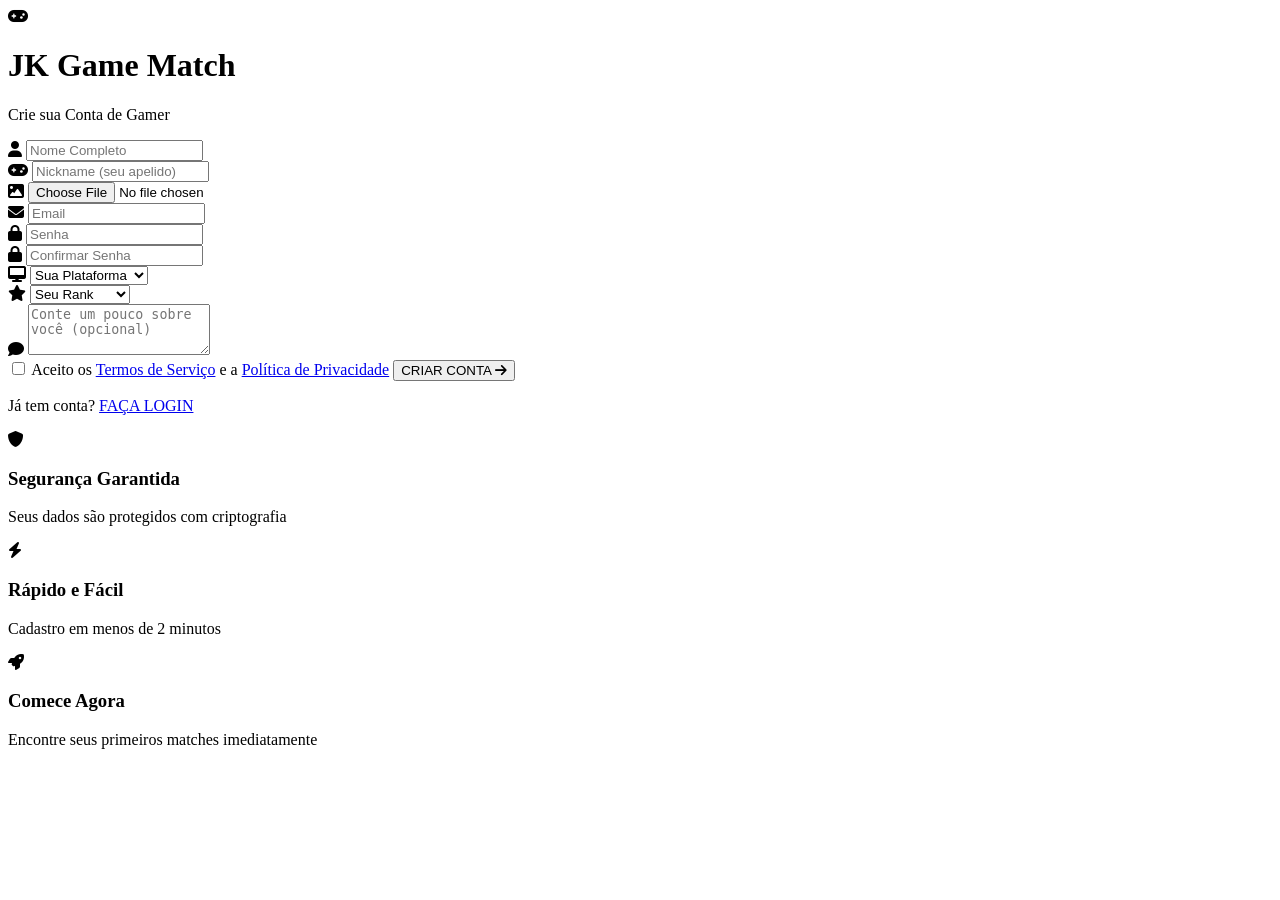
==== cadastro.html @ 79d3e109 "Add files via upload" ====
<!DOCTYPE html>
<html lang="pt-BR">
<head>
    <meta charset="UTF-8">
    <meta name="viewport" content="width=device-width, initial-scale=1.0">
    <title>JK Game Match - Cadastro</title>
    <link rel="stylesheet" href="css/style.css">
    <link rel="stylesheet" href="https://cdnjs.cloudflare.com/ajax/libs/font-awesome/6.4.0/css/all.min.css">
</head>
<body>
    <div class="background-animation"></div>

    <div class="login-container">
        <div class="login-box signup-box">
            <div class="logo-section">
                <div class="logo">
                    <i class="fas fa-gamepad"></i>
                    <h1>JK Game Match</h1>
                </div>
                <p class="tagline">Crie sua Conta de Gamer</p>
            </div>

            <div id="statusMessage" class="status-message" role="alert"></div>

            <form id="cadastroForm" class="form-group" id="cadastroFormStatic" enctype="multipart/form-data">
                <div class="form-row">
                    <div class="input-group">
                        <i class="fas fa-user"></i>
                        <input type="text" id="nome" name="nome" placeholder="Nome Completo" required>
                    </div>
                    <div class="input-group">
                        <i class="fas fa-gamepad"></i>
                        <input type="text" id="nickname" name="nickname" placeholder="Nickname (seu apelido)" required>
                    </div>
                </div>
                <div class="input-group">
                    <i class="fas fa-image"></i>
                    <input type="file" id="fotoPerfil" name="foto_perfil" accept="image/*">
                </div>

                <div class="input-group">
                    <i class="fas fa-envelope"></i>
                    <input type="email" id="email" name="email" placeholder="Email" required>
                </div>

                <div class="form-row">
                    <div class="input-group">
                        <i class="fas fa-lock"></i>
                        <input type="password" id="senha" name="senha" placeholder="Senha" required>
                    </div>
                    <div class="input-group">
                        <i class="fas fa-lock"></i>
                        <input type="password" id="confirmSenha" name="confirmSenha" placeholder="Confirmar Senha" required>
                    </div>
                </div>

                <div class="form-row">
                    <div class="input-group">
                        <i class="fas fa-desktop"></i>
                        <select id="plataforma" name="plataforma" required>
                            <option value="">Sua Plataforma</option>
                            <option value="PC">PC</option>
                            <option value="PlayStation">PlayStation</option>
                            <option value="Xbox">Xbox</option>
                            <option value="Nintendo">Nintendo</option>
                            <option value="Mobile">Mobile</option>
                            <option value="Multi">Multi-plataforma</option>
                        </select>
                    </div>
                    <div class="input-group">
                        <i class="fas fa-star"></i>
                        <select id="rank" name="rank" required>
                            <option value="">Seu Rank</option>
                            <option value="Iniciante">Iniciante</option>
                            <option value="Casual">Casual</option>
                            <option value="Intermediario">Intermediário</option>
                            <option value="Avancado">Avançado</option>
                            <option value="Pro">Profissional</option>
                        </select>
                    </div>
                </div>

                <div class="input-group">
                    <i class="fas fa-comment"></i>
                    <textarea id="bio" name="bio" placeholder="Conte um pouco sobre você (opcional)" rows="3"></textarea>
                </div>

                <label class="checkbox-accept">
                    <input type="checkbox" id="termos" name="termos" required>
                    <span>Aceito os <a href="#" class="link-neon">Termos de Serviço</a> e a <a href="#" class="link-neon">Política de Privacidade</a></span>
                </label>

                <button type="submit" class="btn-neon btn-login">
                    <span>CRIAR CONTA</span>
                    <i class="fas fa-arrow-right"></i>
                </button>
            </form>

            <div class="signup-link">
                <p>Já tem conta? <a href="index.html" class="link-neon">FAÇA LOGIN</a></p>
            </div>
        </div>

        <div class="login-info">
            <div class="info-card">
                <i class="fas fa-shield"></i>
                <h3>Segurança Garantida</h3>
                <p>Seus dados são protegidos com criptografia</p>
            </div>
            <div class="info-card">
                <i class="fas fa-zap"></i>
                <h3>Rápido e Fácil</h3>
                <p>Cadastro em menos de 2 minutos</p>
            </div>
            <div class="info-card">
                <i class="fas fa-rocket"></i>
                <h3>Comece Agora</h3>
                <p>Encontre seus primeiros matches imediatamente</p>
            </div>
        </div>
    </div>

    <script src="js/script.js"></script>
    <script>
        (function () {
            const params = new URLSearchParams(window.location.search);
            const status = params.get('status');
            const message = params.get('message');
            const box = document.getElementById('statusMessage');
            if (box && status && message) {
                box.textContent = decodeURIComponent(message);
                box.className = 'status-message show ' + (status === 'success' ? 'success' : 'error');
            }
        })();
    </script>
</body>
</html>
<script>
document.addEventListener('DOMContentLoaded', () => {
    const form = document.getElementById('cadastroFormStatic');
    if (form) {
        form.addEventListener('submit', (e) => {
            e.preventDefault();
            alert('Cadastro simulado com sucesso! Você será redirecionado para o login.');
            window.location.href = 'index.html';
        });
    }
});
</script>
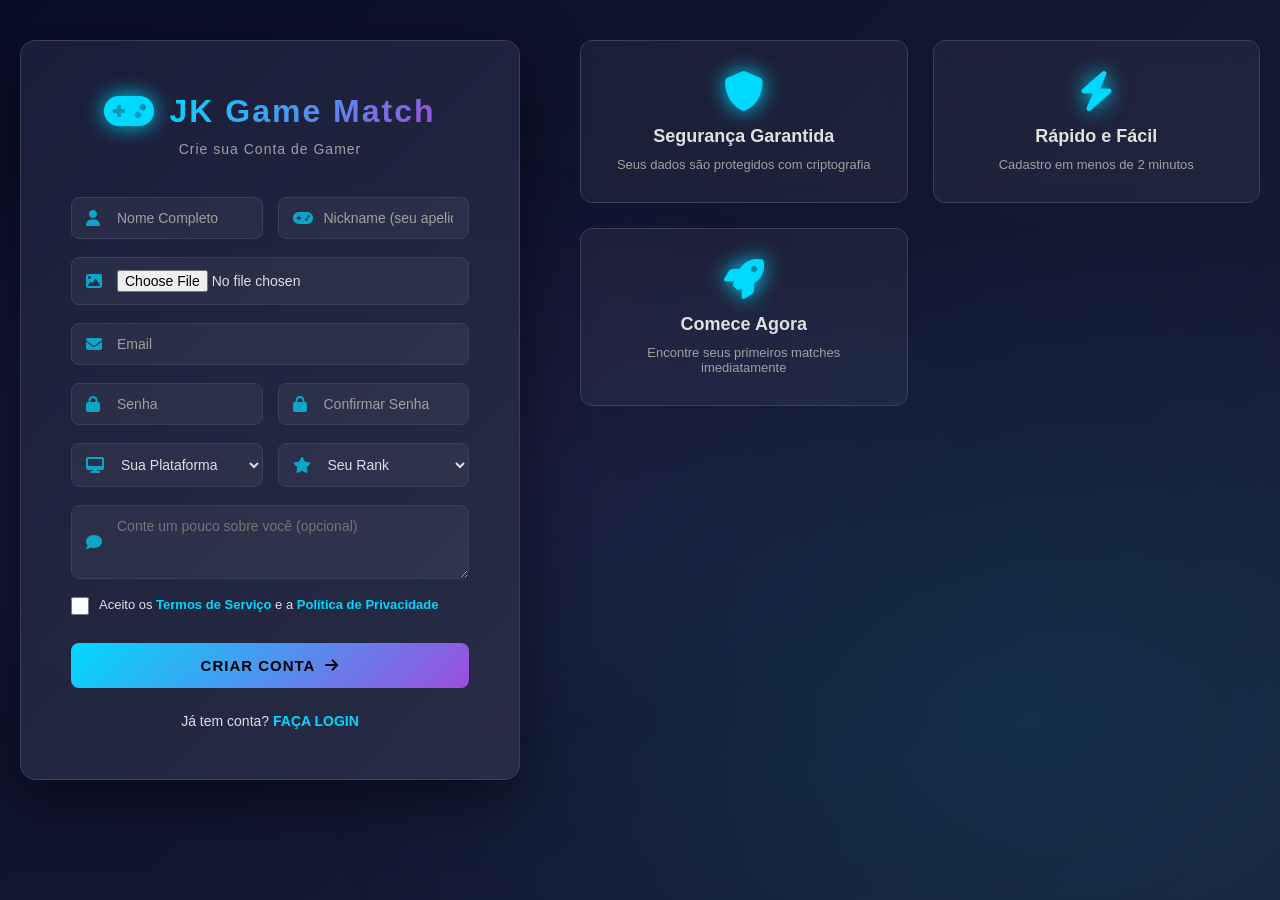
==== commit ef3ebed3: "Add files via upload" ====
--- a/cadastro.html
+++ b/cadastro.html
@@ -4,7 +4,7 @@
     <meta charset="UTF-8">
     <meta name="viewport" content="width=device-width, initial-scale=1.0">
     <title>JK Game Match - Cadastro</title>
-    <link rel="stylesheet" href="css/style.css">
+    <link rel="stylesheet" href="style.css">
     <link rel="stylesheet" href="https://cdnjs.cloudflare.com/ajax/libs/font-awesome/6.4.0/css/all.min.css">
 </head>
 <body>
@@ -120,7 +120,7 @@
         </div>
     </div>
 
-    <script src="js/script.js"></script>
+    <script src="script.js"></script>
     <script>
         (function () {
             const params = new URLSearchParams(window.location.search);
--- a/style.css
+++ b/style.css
@@ -0,0 +1,2436 @@
+/* ============================================
+   JK Game Match - CSS Moderno e Gamer
+   ============================================ */
+
+* {
+    margin: 0;
+    padding: 0;
+    box-sizing: border-box;
+}
+
+/* Variáveis de cores */
+:root {
+    --primary: #0a0e27;
+    --secondary: #1a1f3a;
+    --tertiary: #2a2d47;
+    --accent-purple: #9d4edd;
+    --accent-blue: #00d9ff;
+    --accent-pink: #ff006e;
+    --text-light: #e0e0e0;
+    --text-muted: #a0a0a0;
+    --border: #3a3f5a;
+    --success: #00ff88;
+    --warning: #ffaa00;
+    --danger: #ff0055;
+    --shadow: rgba(0, 0, 0, 0.5);
+}
+
+/* Base */
+html, body {
+    width: 100%;
+    height: 100%;
+}
+
+body {
+    font-family: 'Segoe UI', 'Roboto', sans-serif;
+    background: linear-gradient(135deg, #0a0e27 0%, #1a1f3a 100%);
+    color: var(--text-light);
+    overflow-x: hidden;
+}
+
+/* Background Animation */
+.background-animation {
+    position: fixed;
+    top: 0;
+    left: 0;
+    width: 100%;
+    height: 100%;
+    background: 
+        radial-gradient(ellipse at 20% 50%, rgba(157, 78, 221, 0.1) 0%, transparent 50%),
+        radial-gradient(ellipse at 80% 80%, rgba(0, 217, 255, 0.1) 0%, transparent 50%);
+    pointer-events: none;
+    z-index: -1;
+    animation: gradientShift 15s ease infinite;
+}
+
+@keyframes gradientShift {
+    0%, 100% {
+        opacity: 1;
+    }
+    50% {
+        opacity: 0.8;
+    }
+}
+
+/* ============================================
+   LOGIN & CADASTRO
+   ============================================ */
+
+.login-container {
+    display: flex;
+    align-items: flex-start;
+    justify-content: space-between;
+    min-height: 100vh;
+    padding: 40px 20px;
+    gap: 60px;
+    flex-wrap: wrap;
+}
+
+.login-box,
+.login-info,
+.login-games-section {
+    flex: 1 1 320px;
+    min-width: 280px;
+}
+
+.login-box {
+    background: linear-gradient(135deg, rgba(26, 31, 58, 0.95) 0%, rgba(42, 45, 71, 0.95) 100%);
+    border: 1px solid var(--border);
+    border-radius: 15px;
+    padding: 50px;
+    width: 100%;
+    max-width: 450px;
+    box-shadow: 0 20px 60px var(--shadow);
+    backdrop-filter: blur(10px);
+    animation: slideInLeft 0.6s ease;
+}
+
+.login-games-section {
+    width: 100%;
+    max-width: 760px;
+    margin-top: 30px;
+}
+
+.login-games-section .section-header {
+    display: flex;
+    flex-direction: column;
+    gap: 6px;
+    margin-bottom: 20px;
+}
+
+.login-games-section .games-grid {
+    grid-template-columns: repeat(auto-fit, minmax(220px, 1fr));
+    gap: 18px;
+}
+
+@keyframes slideInLeft {
+    from {
+        opacity: 0;
+        transform: translateX(-50px);
+    }
+    to {
+        opacity: 1;
+        transform: translateX(0);
+    }
+}
+
+.signup-box {
+    max-width: 500px;
+}
+
+.logo-section {
+    text-align: center;
+    margin-bottom: 40px;
+}
+
+.logo {
+    display: flex;
+    align-items: center;
+    justify-content: center;
+    gap: 15px;
+    margin-bottom: 10px;
+}
+
+.logo i {
+    font-size: 40px;
+    color: var(--accent-blue);
+    text-shadow: 0 0 20px var(--accent-blue);
+}
+
+.logo h1 {
+    font-size: 32px;
+    background: linear-gradient(135deg, var(--accent-blue), var(--accent-purple));
+    -webkit-background-clip: text;
+    -webkit-text-fill-color: transparent;
+    background-clip: text;
+    font-weight: 800;
+    letter-spacing: 2px;
+}
+
+.tagline {
+    color: var(--text-muted);
+    font-size: 14px;
+    letter-spacing: 1px;
+}
+
+/* Form Group */
+.form-group {
+    display: flex;
+    flex-direction: column;
+    gap: 18px;
+    margin-bottom: 25px;
+}
+
+.form-row {
+    display: grid;
+    grid-template-columns: 1fr 1fr;
+    gap: 15px;
+}
+
+.input-group {
+    position: relative;
+    display: flex;
+    align-items: center;
+}
+
+.input-group i {
+    position: absolute;
+    left: 15px;
+    color: var(--accent-blue);
+    font-size: 16px;
+    opacity: 0.7;
+}
+
+.input-group input,
+.input-group select,
+.input-group textarea {
+    width: 100%;
+    background: rgba(255, 255, 255, 0.05);
+    border: 1px solid var(--border);
+    border-radius: 8px;
+    padding: 12px 15px 12px 45px;
+    color: var(--text-light);
+    font-size: 14px;
+    transition: all 0.3s ease;
+    font-family: inherit;
+}
+
+.input-group input:focus,
+.input-group select:focus,
+.input-group textarea:focus {
+    outline: none;
+    border-color: var(--accent-blue);
+    background: rgba(0, 217, 255, 0.1);
+    box-shadow: 0 0 15px rgba(0, 217, 255, 0.3);
+}
+
+.input-group input::placeholder {
+    color: var(--text-muted);
+}
+
+.input-group select option {
+    background: var(--secondary);
+    color: var(--text-light);
+}
+
+.input-group textarea {
+    resize: vertical;
+    padding-left: 45px;
+}
+
+/* Buttons */
+.btn-neon {
+    display: flex;
+    align-items: center;
+    justify-content: center;
+    gap: 10px;
+    width: 100%;
+    padding: 14px 20px;
+    background: linear-gradient(135deg, var(--accent-blue), var(--accent-purple));
+    color: #000;
+    border: none;
+    border-radius: 8px;
+    font-weight: 700;
+    font-size: 15px;
+    letter-spacing: 1px;
+    cursor: pointer;
+    transition: all 0.3s ease;
+    position: relative;
+    overflow: hidden;
+    text-transform: uppercase;
+}
+
+.btn-neon::before {
+    content: '';
+    position: absolute;
+    top: 0;
+    left: -100%;
+    width: 100%;
+    height: 100%;
+    background: linear-gradient(90deg, transparent, rgba(255, 255, 255, 0.2), transparent);
+    transition: left 0.5s ease;
+}
+
+.btn-neon:hover {
+    transform: translateY(-2px);
+    box-shadow: 0 10px 30px rgba(0, 217, 255, 0.4), 0 0 20px rgba(157, 78, 221, 0.3);
+}
+
+.btn-neon:hover::before {
+    left: 100%;
+}
+
+.btn-login {
+    margin-top: 10px;
+}
+
+/* Remember & Forgot */
+.remember-forgot {
+    display: flex;
+    justify-content: space-between;
+    align-items: center;
+    font-size: 13px;
+    margin-top: 15px;
+}
+
+.checkbox {
+    display: flex;
+    align-items: center;
+    gap: 8px;
+    cursor: pointer;
+    user-select: none;
+}
+
+.checkbox input {
+    width: auto !important;
+    padding: 0 !important;
+    left: auto !important;
+    cursor: pointer;
+}
+
+.forgot-link {
+    color: var(--accent-blue);
+    text-decoration: none;
+    transition: all 0.3s ease;
+}
+
+.forgot-link:hover {
+    text-decoration: underline;
+    text-shadow: 0 0 10px var(--accent-blue);
+}
+
+/* Divider */
+.divider {
+    display: flex;
+    align-items: center;
+    margin: 30px 0;
+    gap: 15px;
+}
+
+.divider::before,
+.divider::after {
+    content: '';
+    flex: 1;
+    height: 1px;
+    background: var(--border);
+}
+
+.divider span {
+    color: var(--text-muted);
+    font-size: 13px;
+    font-weight: 600;
+}
+
+/* Social Login */
+.social-login {
+    display: flex;
+    gap: 15px;
+    margin-bottom: 25px;
+}
+
+.btn-social {
+    flex: 1;
+    padding: 12px;
+    background: rgba(255, 255, 255, 0.05);
+    border: 1px solid var(--border);
+    border-radius: 8px;
+    color: var(--text-light);
+    font-size: 18px;
+    cursor: pointer;
+    transition: all 0.3s ease;
+}
+
+.btn-social:hover {
+    border-color: var(--accent-blue);
+    transform: translateY(-2px);
+    box-shadow: 0 5px 15px rgba(0, 217, 255, 0.2);
+}
+
+.btn-social.google:hover {
+    color: #4285f4;
+}
+
+.btn-social.discord:hover {
+    color: #5865f2;
+}
+
+.btn-social.twitch:hover {
+    color: #9146ff;
+}
+
+/* Signup Link */
+.signup-link {
+    text-align: center;
+    margin-top: 20px;
+    font-size: 14px;
+}
+
+.link-neon {
+    color: var(--accent-blue);
+    text-decoration: none;
+    font-weight: 700;
+    transition: all 0.3s ease;
+}
+
+.link-neon:hover {
+    color: var(--accent-purple);
+    text-shadow: 0 0 10px var(--accent-blue);
+}
+
+/* Checkbox Accept */
+.checkbox-accept {
+    display: flex;
+    gap: 10px;
+    font-size: 13px;
+    cursor: pointer;
+}
+
+.checkbox-accept input {
+    width: 18px !important;
+    height: 18px !important;
+    padding: 0 !important;
+    left: auto !important;
+    flex-shrink: 0;
+}
+
+.checkbox-accept a {
+    color: var(--accent-blue);
+    text-decoration: none;
+}
+
+.checkbox-accept a:hover {
+    text-decoration: underline;
+}
+
+/* Status Message */
+.status-message {
+    margin-top: 20px;
+    padding: 12px 15px;
+    border-radius: 8px;
+    font-size: 13px;
+    text-align: center;
+    display: none;
+}
+
+.status-message.show {
+    display: block;
+}
+
+.status-message.success {
+    background: rgba(0, 255, 136, 0.1);
+    border: 1px solid var(--success);
+    color: var(--success);
+}
+
+.status-message.error {
+    background: rgba(255, 0, 85, 0.1);
+    border: 1px solid var(--danger);
+    color: var(--danger);
+}
+
+/* Login Info Cards */
+.login-info {
+    display: grid;
+    grid-template-columns: repeat(auto-fit, minmax(220px, 1fr));
+    gap: 25px;
+}
+
+.info-card {
+    background: rgba(255, 255, 255, 0.05);
+    border: 1px solid var(--border);
+    border-radius: 12px;
+    padding: 30px 25px;
+    text-align: center;
+    backdrop-filter: blur(10px);
+    transition: all 0.3s ease;
+    animation: slideInRight 0.6s ease backwards;
+}
+
+.info-card:nth-child(1) { animation-delay: 0.1s; }
+.info-card:nth-child(2) { animation-delay: 0.2s; }
+.info-card:nth-child(3) { animation-delay: 0.3s; }
+
+@keyframes slideInRight {
+    from {
+        opacity: 0;
+        transform: translateX(50px);
+    }
+    to {
+        opacity: 1;
+        transform: translateX(0);
+    }
+}
+
+.info-card:hover {
+    border-color: var(--accent-blue);
+    transform: translateY(-10px);
+    box-shadow: 0 15px 40px rgba(0, 217, 255, 0.2);
+}
+
+.info-card i {
+    font-size: 40px;
+    color: var(--accent-blue);
+    margin-bottom: 15px;
+    text-shadow: 0 0 20px var(--accent-blue);
+}
+
+.info-card h3 {
+    font-size: 18px;
+    margin-bottom: 10px;
+    color: var(--text-light);
+}
+
+.info-card p {
+    font-size: 13px;
+    color: var(--text-muted);
+}
+
+/* ============================================
+   LAYOUT PRINCIPAL
+   ============================================ */
+
+.container-main {
+    display: flex;
+    height: 100vh;
+    background: var(--primary);
+}
+
+.sidebar {
+    width: 280px;
+    background: linear-gradient(180deg, rgba(26, 31, 58, 0.98) 0%, rgba(10, 14, 39, 0.98) 100%);
+    border-right: 1px solid var(--border);
+    display: flex;
+    flex-direction: column;
+    padding: 20px;
+    overflow-y: auto;
+    scrollbar-width: thin;
+    scrollbar-color: var(--accent-blue) transparent;
+}
+
+.sidebar::-webkit-scrollbar {
+    width: 6px;
+}
+
+.sidebar::-webkit-scrollbar-track {
+    background: transparent;
+}
+
+.sidebar::-webkit-scrollbar-thumb {
+    background: var(--accent-blue);
+    border-radius: 3px;
+}
+
+.sidebar-header {
+    display: flex;
+    justify-content: space-between;
+    align-items: center;
+    margin-bottom: 30px;
+}
+
+.logo-small {
+    display: flex;
+    align-items: center;
+    gap: 10px;
+    font-weight: 800;
+    font-size: 18px;
+}
+
+.logo-small i {
+    color: var(--accent-blue);
+    text-shadow: 0 0 15px var(--accent-blue);
+}
+
+.btn-sidebar-toggle {
+    display: none;
+    background: none;
+    border: none;
+    color: var(--accent-blue);
+    cursor: pointer;
+    font-size: 20px;
+}
+
+.sidebar-nav {
+    flex: 1;
+    display: flex;
+    flex-direction: column;
+    gap: 10px;
+}
+
+.nav-item {
+    display: flex;
+    align-items: center;
+    gap: 15px;
+    padding: 12px 15px;
+    border-radius: 8px;
+    color: var(--text-muted);
+    text-decoration: none;
+    transition: all 0.3s ease;
+    position: relative;
+    overflow: hidden;
+    font-size: 14px;
+    font-weight: 500;
+}
+
+.nav-item::before {
+    content: '';
+    position: absolute;
+    left: 0;
+    top: 0;
+    height: 100%;
+    width: 3px;
+    background: var(--accent-blue);
+    transform: scaleY(0);
+    transform-origin: bottom;
+    transition: transform 0.3s ease;
+}
+
+.nav-item:hover {
+    color: var(--accent-blue);
+    background: rgba(0, 217, 255, 0.1);
+}
+
+.nav-item:hover::before {
+    transform: scaleY(1);
+}
+
+.nav-item.active {
+    color: var(--accent-blue);
+    background: rgba(0, 217, 255, 0.15);
+}
+
+.nav-item.active::before {
+    transform: scaleY(1);
+}
+
+.nav-item i {
+    width: 20px;
+    text-align: center;
+}
+
+.nav-item .badge {
+    margin-left: auto;
+    background: var(--danger);
+    color: white;
+    border-radius: 50%;
+    width: 24px;
+    height: 24px;
+    display: flex;
+    align-items: center;
+    justify-content: center;
+    font-size: 12px;
+    font-weight: 700;
+}
+
+.sidebar-footer {
+    display: flex;
+    flex-direction: column;
+    gap: 10px;
+    padding-top: 20px;
+    border-top: 1px solid var(--border);
+}
+
+.nav-item.logout {
+    color: var(--danger);
+}
+
+.nav-item.logout:hover {
+    background: rgba(255, 0, 85, 0.1);
+}
+
+/* Main Content */
+.main-content {
+    flex: 1;
+    display: flex;
+    flex-direction: column;
+    overflow: hidden;
+}
+
+.navbar {
+    display: flex;
+    justify-content: space-between;
+    align-items: center;
+    padding: 20px 30px;
+    background: rgba(26, 31, 58, 0.8);
+    border-bottom: 1px solid var(--border);
+    backdrop-filter: blur(10px);
+    gap: 30px;
+}
+
+.navbar-left {
+    flex: 0 0 auto;
+}
+
+.page-title {
+    font-size: 24px;
+    font-weight: 700;
+}
+
+.navbar-right {
+    display: flex;
+    align-items: center;
+    gap: 30px;
+}
+
+.search-box {
+    position: relative;
+    width: 250px;
+    display: flex;
+    align-items: center;
+}
+
+.search-box i {
+    position: absolute;
+    left: 15px;
+    color: var(--text-muted);
+}
+
+.search-box input {
+    width: 100%;
+    background: rgba(255, 255, 255, 0.05) !important;
+    border: 1px solid var(--border) !important;
+    padding: 10px 15px 10px 40px !important;
+    border-radius: 8px !important;
+    font-size: 13px !important;
+}
+
+.navbar-icons {
+    display: flex;
+    align-items: center;
+    gap: 20px;
+}
+
+.icon-btn {
+    position: relative;
+    background: none;
+    border: none;
+    color: var(--text-muted);
+    cursor: pointer;
+    font-size: 20px;
+    transition: all 0.3s ease;
+}
+
+.icon-btn:hover {
+    color: var(--accent-blue);
+    transform: scale(1.1);
+}
+
+.notification-dot {
+    position: absolute;
+    top: -5px;
+    right: -5px;
+    width: 8px;
+    height: 8px;
+    background: var(--danger);
+    border-radius: 50%;
+    display: none;
+    animation: pulse 2s infinite;
+}
+
+.notification-dot.active {
+    display: block;
+}
+
+@keyframes pulse {
+    0%, 100% {
+        box-shadow: 0 0 0 0 rgba(255, 0, 85, 0.7);
+    }
+    50% {
+        box-shadow: 0 0 0 6px rgba(255, 0, 85, 0.3);
+    }
+}
+
+.user-profile-mini {
+    display: flex;
+    align-items: center;
+    gap: 12px;
+    padding: 8px 12px;
+    background: rgba(255, 255, 255, 0.05);
+    border-radius: 20px;
+    border: 1px solid var(--border);
+    cursor: pointer;
+    transition: all 0.3s ease;
+}
+
+.user-profile-mini:hover {
+    border-color: var(--accent-blue);
+    background: rgba(0, 217, 255, 0.1);
+}
+
+.user-profile-mini img {
+    width: 32px;
+    height: 32px;
+    border-radius: 50%;
+    border: 2px solid var(--accent-blue);
+}
+
+.user-profile-mini .user-info-mini {
+    display: flex;
+    flex-direction: column;
+    min-width: 0;
+}
+
+.user-profile-mini .user-info-mini span {
+    font-size: 13px;
+    font-weight: 700;
+    color: var(--text-light);
+    max-width: 120px;
+    overflow: hidden;
+    text-overflow: ellipsis;
+    white-space: nowrap;
+}
+
+.user-profile-mini .user-info-mini small {
+    font-size: 11px;
+    color: var(--text-muted);
+    display: block;
+    max-width: 120px;
+    overflow: hidden;
+    text-overflow: ellipsis;
+    white-space: nowrap;
+}
+    overflow: hidden;
+    text-overflow: ellipsis;
+}
+
+/* Dashboard Content */
+.dashboard-content {
+    flex: 1;
+    padding: 30px;
+    overflow-y: auto;
+    scrollbar-width: thin;
+    scrollbar-color: var(--accent-blue) transparent;
+}
+
+.dashboard-content::-webkit-scrollbar {
+    width: 8px;
+}
+
+.dashboard-content::-webkit-scrollbar-track {
+    background: transparent;
+}
+
+.dashboard-content::-webkit-scrollbar-thumb {
+    background: var(--accent-blue);
+    border-radius: 4px;
+}
+
+/* Welcome Section */
+.welcome-section {
+    margin-bottom: 40px;
+}
+
+.welcome-card {
+    background: linear-gradient(135deg, rgba(157, 78, 221, 0.15) 0%, rgba(0, 217, 255, 0.15) 100%);
+    border: 1px solid var(--border);
+    border-radius: 12px;
+    padding: 40px;
+    display: flex;
+    justify-content: space-between;
+    align-items: center;
+    gap: 40px;
+}
+
+.welcome-text h1 {
+    font-size: 32px;
+    margin-bottom: 10px;
+    background: linear-gradient(135deg, var(--accent-blue), var(--accent-purple));
+    -webkit-background-clip: text;
+    -webkit-text-fill-color: transparent;
+    background-clip: text;
+}
+
+.welcome-text p {
+    color: var(--text-muted);
+    font-size: 15px;
+}
+
+.welcome-stats {
+    display: grid;
+    grid-template-columns: repeat(3, 1fr);
+    gap: 20px;
+}
+
+.stat-card {
+    display: flex;
+    align-items: center;
+    gap: 15px;
+    background: rgba(255, 255, 255, 0.05);
+    padding: 20px;
+    border-radius: 10px;
+    border: 1px solid var(--border);
+}
+
+.stat-card i {
+    font-size: 24px;
+    color: var(--accent-blue);
+    text-shadow: 0 0 15px var(--accent-blue);
+}
+
+.stat-info {
+    display: flex;
+    flex-direction: column;
+}
+
+.stat-label {
+    font-size: 12px;
+    color: var(--text-muted);
+    margin-bottom: 5px;
+}
+
+.stat-number {
+    font-size: 22px;
+    font-weight: 700;
+    color: var(--accent-blue);
+}
+
+/* Sections */
+.section {
+    margin-bottom: 50px;
+}
+
+.section-header {
+    display: flex;
+    justify-content: space-between;
+    align-items: center;
+    margin-bottom: 25px;
+}
+
+.section-header h2 {
+    font-size: 22px;
+    font-weight: 700;
+}
+
+.see-all {
+    color: var(--accent-blue);
+    text-decoration: none;
+    font-size: 13px;
+    font-weight: 600;
+    transition: all 0.3s ease;
+}
+
+.see-all:hover {
+    text-shadow: 0 0 10px var(--accent-blue);
+}
+
+/* Grids */
+.games-grid,
+.players-grid,
+.matches-grid {
+    display: grid;
+    grid-template-columns: repeat(auto-fill, minmax(200px, 1fr));
+    gap: 20px;
+}
+
+.players-grid.large {
+    grid-template-columns: repeat(auto-fill, minmax(250px, 1fr));
+}
+
+/* Game Card */
+.game-card,
+.player-card,
+.match-card {
+    background: rgba(255, 255, 255, 0.05);
+    border: 1px solid var(--border);
+    border-radius: 10px;
+    overflow: hidden;
+    transition: all 0.3s ease;
+    cursor: pointer;
+    display: flex;
+    flex-direction: column;
+}
+
+.game-card:hover,
+.player-card:hover,
+.match-card:hover {
+    border-color: var(--accent-blue);
+    transform: translateY(-10px);
+    box-shadow: 0 20px 40px rgba(0, 217, 255, 0.3);
+}
+
+/* Game Card Image */
+.card-image {
+    width: 100%;
+    height: 160px;
+    background: linear-gradient(135deg, var(--secondary), var(--tertiary));
+    background-size: cover;
+    background-position: center;
+    display: flex;
+    align-items: center;
+    justify-content: center;
+    font-size: 40px;
+    position: relative;
+    overflow: hidden;
+}
+
+.card-image::after {
+    content: '';
+    position: absolute;
+    top: 0;
+    left: -100%;
+    width: 100%;
+    height: 100%;
+    background: linear-gradient(90deg, transparent, rgba(0, 217, 255, 0.2), transparent);
+    transition: left 0.5s ease;
+}
+
+.game-card:hover .card-image::after {
+    left: 100%;
+}
+
+.game-card:hover,
+.player-card:hover,
+.match-card:hover {
+    border-color: var(--accent-blue);
+    transform: translateY(-10px);
+    box-shadow: 0 20px 40px rgba(0, 217, 255, 0.3);
+}
+
+/* Card Content */
+.card-content {
+    padding: 15px;
+    flex: 1;
+    display: flex;
+    flex-direction: column;
+}
+
+.card-title {
+    font-size: 16px;
+    font-weight: 700;
+    margin-bottom: 8px;
+    color: var(--text-light);
+}
+
+.card-subtitle {
+    font-size: 12px;
+    color: var(--text-muted);
+    margin-bottom: 10px;
+}
+
+.card-description {
+    font-size: 12px;
+    color: var(--text-muted);
+    flex: 1;
+    margin-bottom: 10px;
+    line-height: 1.4;
+}
+
+.card-meta {
+    display: flex;
+    gap: 10px;
+    flex-wrap: wrap;
+    margin-bottom: 12px;
+}
+
+.meta-tag {
+    background: rgba(0, 217, 255, 0.15);
+    border: 1px solid rgba(0, 217, 255, 0.3);
+    color: var(--accent-blue);
+    padding: 4px 10px;
+    border-radius: 6px;
+    font-size: 11px;
+    font-weight: 600;
+}
+
+.card-actions {
+    display: flex;
+    gap: 10px;
+}
+
+.btn-card {
+    flex: 1;
+    padding: 8px 12px;
+    background: rgba(0, 217, 255, 0.1);
+    border: 1px solid var(--accent-blue);
+    color: var(--accent-blue);
+    border-radius: 6px;
+    cursor: pointer;
+    font-size: 12px;
+    font-weight: 600;
+    transition: all 0.3s ease;
+}
+
+.btn-card:hover {
+    background: var(--accent-blue);
+    color: #000;
+}
+
+.btn-icon {
+    width: 36px;
+    height: 36px;
+    padding: 0;
+    background: rgba(0, 217, 255, 0.1);
+    border: 1px solid var(--accent-blue);
+    color: var(--accent-blue);
+    display: flex;
+    align-items: center;
+    justify-content: center;
+    border-radius: 6px;
+    cursor: pointer;
+    transition: all 0.3s ease;
+}
+
+.btn-icon:hover {
+    background: var(--accent-blue);
+    color: #000;
+}
+
+/* Player Card */
+.player-card {
+    text-align: center;
+}
+
+.player-avatar {
+    width: 100%;
+    height: 180px;
+    background: linear-gradient(135deg, var(--secondary), var(--tertiary));
+    display: flex;
+    align-items: center;
+    justify-content: center;
+    font-size: 60px;
+}
+
+.player-info {
+    padding: 15px;
+}
+
+.player-name {
+    font-size: 16px;
+    font-weight: 700;
+    margin-bottom: 5px;
+}
+
+.player-status {
+    display: inline-flex;
+    align-items: center;
+    gap: 5px;
+    font-size: 11px;
+    color: var(--success);
+    margin-bottom: 10px;
+}
+
+.player-status::before {
+    content: '';
+    width: 6px;
+    height: 6px;
+    background: var(--success);
+    border-radius: 50%;
+}
+
+.player-details {
+    font-size: 12px;
+    color: var(--text-muted);
+    margin-bottom: 10px;
+}
+
+.player-details p {
+    margin: 3px 0;
+}
+
+.player-actions {
+    display: flex;
+    gap: 10px;
+}
+
+/* Match Card */
+.match-card {
+    padding: 20px;
+}
+
+.match-header {
+    display: flex;
+    align-items: center;
+    gap: 15px;
+    margin-bottom: 15px;
+}
+
+.match-avatar {
+    width: 50px;
+    height: 50px;
+    border-radius: 50%;
+    background: linear-gradient(135deg, var(--accent-blue), var(--accent-purple));
+    display: flex;
+    align-items: center;
+    justify-content: center;
+    font-size: 24px;
+    flex-shrink: 0;
+}
+
+.match-info h4 {
+    font-size: 15px;
+    margin-bottom: 3px;
+}
+
+.match-info p {
+    font-size: 12px;
+    color: var(--text-muted);
+}
+
+.match-status {
+    display: inline-block;
+    padding: 4px 12px;
+    background: rgba(0, 255, 136, 0.1);
+    border: 1px solid var(--success);
+    color: var(--success);
+    border-radius: 6px;
+    font-size: 11px;
+    font-weight: 600;
+    margin: 10px 0;
+}
+
+.match-status.pendente {
+    background: rgba(255, 170, 0, 0.1);
+    border-color: var(--warning);
+    color: var(--warning);
+}
+
+.match-status.recusado {
+    background: rgba(255, 0, 85, 0.1);
+    border-color: var(--danger);
+    color: var(--danger);
+}
+
+/* Filters */
+.filters-section {
+    background: rgba(26, 31, 58, 0.5);
+    border: 1px solid var(--border);
+    border-radius: 10px;
+    padding: 20px;
+    margin-bottom: 30px;
+    display: flex;
+    gap: 20px;
+    flex-wrap: wrap;
+    align-items: center;
+}
+
+.filter-group {
+    display: flex;
+    flex-direction: column;
+    gap: 8px;
+    flex: 1;
+    min-width: 150px;
+}
+
+.filter-group label {
+    font-size: 12px;
+    font-weight: 600;
+    color: var(--text-muted);
+    text-transform: uppercase;
+    letter-spacing: 0.5px;
+}
+
+.filter-group select {
+    background: rgba(255, 255, 255, 0.05) !important;
+    border: 1px solid var(--border) !important;
+    padding: 10px 12px !important;
+    border-radius: 6px !important;
+    font-size: 13px !important;
+    color: var(--text-light) !important;
+}
+
+.btn-filter-clear {
+    padding: 10px 20px;
+    background: rgba(255, 0, 85, 0.15);
+    border: 1px solid var(--danger);
+    color: var(--danger);
+    border-radius: 6px;
+    font-size: 12px;
+    font-weight: 600;
+    cursor: pointer;
+    transition: all 0.3s ease;
+    text-transform: uppercase;
+    letter-spacing: 0.5px;
+}
+
+.btn-filter-clear:hover {
+    background: var(--danger);
+    color: white;
+}
+
+/* Sort Options */
+.sort-options {
+    display: flex;
+    align-items: center;
+    gap: 15px;
+    margin-bottom: 25px;
+    padding-bottom: 20px;
+    border-bottom: 1px solid var(--border);
+}
+
+.sort-options span {
+    font-size: 13px;
+    font-weight: 600;
+    color: var(--text-muted);
+}
+
+.sort-btn {
+    padding: 8px 16px;
+    background: rgba(0, 217, 255, 0.1);
+    border: 1px solid var(--border);
+    color: var(--text-light);
+    border-radius: 6px;
+    font-size: 12px;
+    font-weight: 600;
+    cursor: pointer;
+    transition: all 0.3s ease;
+    text-transform: uppercase;
+}
+
+.sort-btn:hover,
+.sort-btn.active {
+    border-color: var(--accent-blue);
+    background: var(--accent-blue);
+    color: #000;
+}
+
+/* Tabs */
+.matches-tabs,
+.games-tabs,
+.profile-tabs {
+    display: flex;
+    gap: 20px;
+    border-bottom: 1px solid var(--border);
+    margin-bottom: 30px;
+    padding: 0 30px;
+    background: rgba(26, 31, 58, 0.5);
+    position: relative;
+}
+
+.tab-btn {
+    display: flex;
+    align-items: center;
+    gap: 8px;
+    padding: 15px 0;
+    background: none;
+    border: none;
+    color: var(--text-muted);
+    cursor: pointer;
+    font-size: 14px;
+    font-weight: 600;
+    position: relative;
+    transition: all 0.3s ease;
+    text-transform: uppercase;
+    letter-spacing: 0.5px;
+}
+
+.tab-btn::after {
+    content: '';
+    position: absolute;
+    bottom: -1px;
+    left: 0;
+    width: 100%;
+    height: 3px;
+    background: var(--accent-blue);
+    transform: scaleX(0);
+    transform-origin: left;
+    transition: transform 0.3s ease;
+}
+
+.tab-btn:hover {
+    color: var(--accent-blue);
+}
+
+.tab-btn.active {
+    color: var(--accent-blue);
+}
+
+.tab-btn.active::after {
+    transform: scaleX(1);
+}
+
+.tab-btn .count {
+    background: var(--danger);
+    color: white;
+    border-radius: 50%;
+    width: 22px;
+    height: 22px;
+    display: flex;
+    align-items: center;
+    justify-content: center;
+    font-size: 11px;
+    font-weight: 700;
+}
+
+.tab-content {
+    display: none;
+}
+
+.tab-content.active {
+    display: block;
+}
+
+/* Matches List */
+.matches-list,
+.games-list {
+    display: flex;
+    flex-direction: column;
+    gap: 15px;
+}
+
+.match-item,
+.game-item {
+    background: rgba(255, 255, 255, 0.05);
+    border: 1px solid var(--border);
+    border-radius: 10px;
+    padding: 20px;
+    display: flex;
+    justify-content: space-between;
+    align-items: center;
+    transition: all 0.3s ease;
+    cursor: pointer;
+}
+
+.match-item:hover,
+.game-item:hover {
+    border-color: var(--accent-blue);
+    background: rgba(0, 217, 255, 0.1);
+    transform: translateX(10px);
+}
+
+.match-item-left {
+    display: flex;
+    align-items: center;
+    gap: 15px;
+    flex: 1;
+}
+
+.match-item-right {
+    display: flex;
+    gap: 10px;
+}
+
+.btn-accept {
+    width: 36px;
+    height: 36px;
+    padding: 0;
+    background: rgba(0, 255, 136, 0.1);
+    border: 1px solid var(--success);
+    color: var(--success);
+    display: flex;
+    align-items: center;
+    justify-content: center;
+    border-radius: 6px;
+    cursor: pointer;
+    transition: all 0.3s ease;
+    font-size: 16px;
+}
+
+.btn-accept:hover {
+    background: var(--success);
+    color: #000;
+    transform: scale(1.1);
+    box-shadow: 0 0 15px rgba(0, 255, 136, 0.5);
+}
+
+.btn-accept:active {
+    transform: scale(0.95);
+}
+
+.btn-reject {
+    width: 36px;
+    height: 36px;
+    padding: 0;
+    background: rgba(255, 0, 85, 0.1);
+    border: 1px solid var(--danger);
+    color: var(--danger);
+    display: flex;
+    align-items: center;
+    justify-content: center;
+    border-radius: 6px;
+    cursor: pointer;
+    transition: all 0.3s ease;
+    font-size: 16px;
+}
+
+.btn-reject:hover {
+    background: var(--danger);
+    color: #fff;
+    transform: scale(1.1);
+    box-shadow: 0 0 15px rgba(255, 0, 85, 0.5);
+}
+
+.btn-reject:active {
+    transform: scale(0.95);
+}
+
+/* Empty State */
+.empty-state {
+    text-align: center;
+    padding: 60px 20px;
+}
+
+.empty-state i {
+    font-size: 60px;
+    color: var(--text-muted);
+    opacity: 0.3;
+    margin-bottom: 20px;
+}
+
+.empty-state h3 {
+    font-size: 20px;
+    margin-bottom: 10px;
+    color: var(--text-muted);
+}
+
+.empty-state p {
+    color: var(--text-muted);
+    margin-bottom: 20px;
+}
+
+.empty-state a {
+    color: var(--accent-blue);
+    text-decoration: none;
+}
+
+.no-results {
+    text-align: center;
+    padding: 80px 20px;
+}
+
+.no-results i {
+    font-size: 80px;
+    color: var(--text-muted);
+    opacity: 0.2;
+    margin-bottom: 20px;
+}
+
+/* Pagination */
+.pagination {
+    display: flex;
+    justify-content: center;
+    gap: 10px;
+    margin-top: 40px;
+    flex-wrap: wrap;
+}
+
+.pagination button {
+    padding: 10px 12px;
+    background: rgba(255, 255, 255, 0.05);
+    border: 1px solid var(--border);
+    color: var(--text-light);
+    border-radius: 6px;
+    cursor: pointer;
+    font-size: 13px;
+    font-weight: 600;
+    transition: all 0.3s ease;
+}
+
+.pagination button:hover,
+.pagination button.active {
+    border-color: var(--accent-blue);
+    background: var(--accent-blue);
+    color: #000;
+}
+
+/* Modal */
+.modal {
+    display: none;
+    position: fixed;
+    top: 0;
+    left: 0;
+    width: 100%;
+    height: 100%;
+    background: rgba(0, 0, 0, 0.8);
+    z-index: 1000;
+    align-items: center;
+    justify-content: center;
+    backdrop-filter: blur(5px);
+}
+
+.modal.show {
+    display: flex;
+    animation: fadeIn 0.3s ease;
+}
+
+@keyframes fadeIn {
+    from {
+        opacity: 0;
+    }
+    to {
+        opacity: 1;
+    }
+}
+
+.modal-content {
+    background: linear-gradient(135deg, rgba(26, 31, 58, 0.98) 0%, rgba(42, 45, 71, 0.98) 100%);
+    border: 1px solid var(--border);
+    border-radius: 12px;
+    padding: 40px;
+    max-width: 600px;
+    max-height: 90vh;
+    overflow-y: auto;
+    position: relative;
+    animation: slideUp 0.3s ease;
+}
+
+@keyframes slideUp {
+    from {
+        opacity: 0;
+        transform: translateY(50px);
+    }
+    to {
+        opacity: 1;
+        transform: translateY(0);
+    }
+}
+
+.close-modal {
+    position: absolute;
+    top: 20px;
+    right: 20px;
+    background: none;
+    border: none;
+    color: var(--text-muted);
+    font-size: 28px;
+    cursor: pointer;
+    transition: all 0.3s ease;
+}
+
+.close-modal:hover {
+    color: var(--accent-blue);
+    transform: rotate(90deg);
+}
+
+.modal-header {
+    margin-bottom: 25px;
+}
+
+.modal-header h2 {
+    font-size: 22px;
+    font-weight: 700;
+}
+
+.modal-body {
+    padding: 0;
+}
+
+/* Notificações/Toast */
+.notification {
+    padding: 15px 20px;
+    background: rgba(26, 31, 58, 0.95);
+    border: 1px solid var(--border);
+    border-radius: 8px;
+    color: var(--text-light);
+    font-size: 14px;
+    display: flex;
+    align-items: center;
+    gap: 10px;
+    animation: slideInRight 0.3s ease;
+    box-shadow: 0 10px 30px rgba(0, 0, 0, 0.5);
+    min-width: 280px;
+    max-width: 400px;
+}
+
+.notification.success {
+    border-color: var(--success);
+    background: rgba(0, 255, 136, 0.1);
+    color: var(--success);
+}
+
+.notification.success::before {
+    content: '✅';
+    font-size: 18px;
+}
+
+.notification.error {
+    border-color: var(--danger);
+    background: rgba(255, 0, 85, 0.1);
+    color: var(--danger);
+}
+
+.notification.error::before {
+    content: '❌';
+    font-size: 18px;
+}
+
+.notification.warning {
+    border-color: var(--warning);
+    background: rgba(255, 170, 0, 0.1);
+    color: var(--warning);
+}
+
+.notification.warning::before {
+    content: '⚠️';
+    font-size: 18px;
+}
+
+.notification.info {
+    border-color: var(--accent-blue);
+    background: rgba(0, 217, 255, 0.1);
+    color: var(--accent-blue);
+}
+
+.notification.info::before {
+    content: 'ℹ️';
+    font-size: 18px;
+}
+
+@keyframes slideInRight {
+    from {
+        opacity: 0;
+        transform: translateX(50px);
+    }
+    to {
+        opacity: 1;
+        transform: translateX(0);
+    }
+}
+
+@keyframes slideOutRight {
+    from {
+        opacity: 1;
+        transform: translateX(0);
+    }
+    to {
+        opacity: 0;
+        transform: translateX(50px);
+    }
+}
+
+.notification.fade-out {
+    animation: slideOutRight 0.3s ease;
+}
+
+/* Player Detail */
+.player-detail {
+    text-align: center;
+}
+
+.player-detail-avatar {
+    width: 120px;
+    height: 120px;
+    border-radius: 50%;
+    background: linear-gradient(135deg, var(--accent-blue), var(--accent-purple));
+    margin: 0 auto 20px;
+    display: flex;
+    align-items: center;
+    justify-content: center;
+    font-size: 60px;
+    border: 3px solid var(--accent-blue);
+    box-shadow: 0 0 20px rgba(0, 217, 255, 0.4);
+}
+
+.player-detail-name {
+    font-size: 24px;
+    font-weight: 700;
+    margin-bottom: 5px;
+}
+
+.player-detail-nickname {
+    color: var(--accent-blue);
+    margin-bottom: 20px;
+}
+
+.player-detail-stats {
+    display: grid;
+    grid-template-columns: repeat(2, 1fr);
+    gap: 15px;
+    margin: 20px 0;
+}
+
+.detail-stat {
+    background: rgba(255, 255, 255, 0.05);
+    border: 1px solid var(--border);
+    border-radius: 8px;
+    padding: 15px;
+}
+
+.detail-stat-label {
+    font-size: 12px;
+    color: var(--text-muted);
+    text-transform: uppercase;
+    letter-spacing: 0.5px;
+    margin-bottom: 5px;
+}
+
+.detail-stat-value {
+    font-size: 18px;
+    font-weight: 700;
+    color: var(--accent-blue);
+}
+
+.player-detail-games {
+    text-align: left;
+    margin: 25px 0;
+}
+
+.player-detail-games h4 {
+    font-size: 14px;
+    font-weight: 700;
+    margin-bottom: 10px;
+    color: var(--text-light);
+}
+
+.games-list-detail {
+    display: flex;
+    flex-wrap: wrap;
+    gap: 10px;
+}
+
+.game-tag {
+    background: rgba(0, 217, 255, 0.1);
+    border: 1px solid var(--accent-blue);
+    color: var(--accent-blue);
+    padding: 8px 12px;
+    border-radius: 6px;
+    font-size: 12px;
+    font-weight: 600;
+}
+
+.player-detail-actions {
+    display: flex;
+    gap: 10px;
+    margin-top: 25px;
+}
+
+.btn-match {
+    flex: 1;
+    padding: 12px;
+    background: linear-gradient(135deg, var(--accent-blue), var(--accent-purple));
+    color: #000;
+    border: none;
+    border-radius: 8px;
+    font-weight: 700;
+    font-size: 13px;
+    cursor: pointer;
+    transition: all 0.3s ease;
+    text-transform: uppercase;
+    letter-spacing: 0.5px;
+}
+
+.btn-match:hover {
+    transform: translateY(-2px);
+    box-shadow: 0 10px 25px rgba(0, 217, 255, 0.3);
+}
+
+.btn-pass {
+    flex: 1;
+    padding: 12px;
+    background: rgba(255, 255, 255, 0.05);
+    border: 1px solid var(--border);
+    color: var(--text-light);
+    border-radius: 8px;
+    font-weight: 700;
+    font-size: 13px;
+    cursor: pointer;
+    transition: all 0.3s ease;
+    text-transform: uppercase;
+    letter-spacing: 0.5px;
+}
+
+.btn-pass:hover {
+    border-color: var(--danger);
+    color: var(--danger);
+}
+
+/* Profile Section */
+.profile-content {
+    padding: 30px;
+    overflow-y: auto;
+}
+
+.profile-header {
+    margin-bottom: 40px;
+}
+
+.profile-banner {
+    width: 100%;
+    height: 200px;
+    background: linear-gradient(135deg, rgba(157, 78, 221, 0.3) 0%, rgba(0, 217, 255, 0.3) 100%);
+    border: 1px solid var(--border);
+    border-radius: 12px;
+    margin-bottom: -60px;
+    position: relative;
+    overflow: hidden;
+}
+
+.profile-banner::after {
+    content: '';
+    position: absolute;
+    inset: 0;
+    background: linear-gradient(90deg, transparent, rgba(0, 217, 255, 0.1), transparent);
+    animation: shine 3s infinite;
+}
+
+@keyframes shine {
+    0%, 100% {
+        left: -100%;
+    }
+    50% {
+        left: 100%;
+    }
+}
+
+.profile-info-main {
+    display: flex;
+    align-items: flex-end;
+    gap: 30px;
+    padding: 0 30px;
+    background: rgba(26, 31, 58, 0.8);
+    border: 1px solid var(--border);
+    border-radius: 12px;
+    border-top: none;
+    padding: 30px;
+    position: relative;
+}
+
+.profile-avatar {
+    position: relative;
+    flex-shrink: 0;
+}
+
+.profile-avatar img {
+    width: 140px;
+    height: 140px;
+    border-radius: 50%;
+    border: 4px solid var(--accent-blue);
+    box-shadow: 0 0 30px rgba(0, 217, 255, 0.4);
+    object-fit: cover;
+}
+
+.avatar-upload {
+    position: absolute;
+    bottom: 10px;
+    right: 10px;
+    width: 40px;
+    height: 40px;
+    background: var(--accent-blue);
+    border-radius: 50%;
+    display: flex;
+    align-items: center;
+    justify-content: center;
+    color: #000;
+    cursor: pointer;
+    transition: all 0.3s ease;
+    box-shadow: 0 5px 15px rgba(0, 217, 255, 0.4);
+}
+
+.avatar-upload:hover {
+    transform: scale(1.1);
+    box-shadow: 0 8px 20px rgba(0, 217, 255, 0.5);
+}
+
+.profile-basic {
+    flex: 1;
+}
+
+.profile-basic h1 {
+    font-size: 28px;
+    font-weight: 700;
+    margin-bottom: 5px;
+}
+
+.profile-nickname {
+    color: var(--accent-blue);
+    font-size: 14px;
+    font-weight: 600;
+    margin-bottom: 10px;
+}
+
+.profile-badges {
+    display: flex;
+    gap: 10px;
+    flex-wrap: wrap;
+}
+
+.badge-rank,
+.badge-platform {
+    padding: 6px 12px;
+    background: rgba(0, 217, 255, 0.1);
+    border: 1px solid var(--accent-blue);
+    color: var(--accent-blue);
+    border-radius: 6px;
+    font-size: 12px;
+    font-weight: 600;
+    text-transform: uppercase;
+    letter-spacing: 0.5px;
+}
+
+.badge-platform {
+    background: rgba(157, 78, 221, 0.1);
+    border-color: var(--accent-purple);
+    color: var(--accent-purple);
+}
+
+.btn-edit-profile {
+    padding: 10px 20px;
+    background: rgba(0, 217, 255, 0.1);
+    border: 1px solid var(--accent-blue);
+    color: var(--accent-blue);
+    border-radius: 8px;
+    font-weight: 600;
+    font-size: 13px;
+    cursor: pointer;
+    transition: all 0.3s ease;
+    display: flex;
+    align-items: center;
+    gap: 8px;
+    text-transform: uppercase;
+    letter-spacing: 0.5px;
+}
+
+.btn-edit-profile:hover {
+    background: var(--accent-blue);
+    color: #000;
+}
+
+/* Profile Stats */
+.profile-stats {
+    display: grid;
+    grid-template-columns: repeat(auto-fit, minmax(150px, 1fr));
+    gap: 20px;
+    margin-bottom: 40px;
+}
+
+.stat-item {
+    background: rgba(26, 31, 58, 0.8);
+    border: 1px solid var(--border);
+    border-radius: 10px;
+    padding: 20px;
+    display: flex;
+    align-items: center;
+    gap: 15px;
+    transition: all 0.3s ease;
+}
+
+.stat-item:hover {
+    border-color: var(--accent-blue);
+    transform: translateY(-5px);
+}
+
+.stat-icon {
+    width: 50px;
+    height: 50px;
+    background: rgba(0, 217, 255, 0.15);
+    border-radius: 10px;
+    display: flex;
+    align-items: center;
+    justify-content: center;
+    font-size: 24px;
+    color: var(--accent-blue);
+    flex-shrink: 0;
+}
+
+.stat-value {
+    text-align: left;
+}
+
+.stat-value .value {
+    font-size: 24px;
+    font-weight: 700;
+    color: var(--accent-blue);
+}
+
+.stat-value .label {
+    font-size: 12px;
+    color: var(--text-muted);
+    text-transform: uppercase;
+    letter-spacing: 0.5px;
+}
+
+/* Card Profile */
+.card-profile {
+    background: rgba(26, 31, 58, 0.8);
+    border: 1px solid var(--border);
+    border-radius: 10px;
+    padding: 25px;
+}
+
+.card-profile h3 {
+    font-size: 18px;
+    font-weight: 700;
+    margin-bottom: 20px;
+}
+
+.about-info {
+    text-align: left;
+}
+
+.info-item {
+    margin-bottom: 20px;
+    padding-bottom: 20px;
+    border-bottom: 1px solid var(--border);
+}
+
+.info-item:last-child {
+    border-bottom: none;
+    margin-bottom: 0;
+    padding-bottom: 0;
+}
+
+.info-item label {
+    font-size: 12px;
+    color: var(--text-muted);
+    font-weight: 600;
+    text-transform: uppercase;
+    letter-spacing: 0.5px;
+    display: block;
+    margin-bottom: 8px;
+}
+
+.info-item p {
+    font-size: 14px;
+    color: var(--text-light);
+}
+
+/* Settings */
+.settings-group {
+    display: flex;
+    flex-direction: column;
+    gap: 0;
+}
+
+.setting-item {
+    display: flex;
+    justify-content: space-between;
+    align-items: center;
+    padding: 15px 0;
+    border-bottom: 1px solid var(--border);
+    cursor: pointer;
+}
+
+.setting-item:last-child {
+    border-bottom: none;
+}
+
+.setting-info {
+    text-align: left;
+}
+
+.setting-label {
+    font-size: 14px;
+    font-weight: 600;
+    margin-bottom: 3px;
+    color: var(--text-light);
+}
+
+.setting-desc {
+    font-size: 12px;
+    color: var(--text-muted);
+}
+
+/* Switch */
+.switch {
+    position: relative;
+    width: 50px;
+    height: 26px;
+}
+
+.switch input {
+    opacity: 0;
+    width: 0;
+    height: 0;
+}
+
+.slider {
+    position: absolute;
+    cursor: pointer;
+    top: 0;
+    left: 0;
+    right: 0;
+    bottom: 0;
+    background: rgba(255, 255, 255, 0.1);
+    transition: 0.3s;
+    border-radius: 26px;
+    border: 1px solid var(--border);
+}
+
+.slider::before {
+    position: absolute;
+    content: '';
+    height: 20px;
+    width: 20px;
+    left: 2px;
+    bottom: 2px;
+    background: var(--text-light);
+    transition: 0.3s;
+    border-radius: 50%;
+}
+
+input:checked + .slider {
+    background: var(--accent-blue);
+    border-color: var(--accent-blue);
+}
+
+input:checked + .slider::before {
+    transform: translateX(24px);
+}
+
+/* Danger Zone */
+.danger-zone {
+    margin-top: 30px;
+    padding-top: 30px;
+    border-top: 2px solid var(--danger);
+}
+
+.danger-zone h4 {
+    font-size: 16px;
+    font-weight: 700;
+    color: var(--danger);
+    margin-bottom: 15px;
+}
+
+.btn-danger {
+    padding: 12px 20px;
+    background: rgba(255, 0, 85, 0.1);
+    border: 1px solid var(--danger);
+    color: var(--danger);
+    border-radius: 8px;
+    font-weight: 700;
+    font-size: 13px;
+    cursor: pointer;
+    transition: all 0.3s ease;
+    display: flex;
+    align-items: center;
+    gap: 8px;
+    text-transform: uppercase;
+    letter-spacing: 0.5px;
+}
+
+.btn-danger:hover {
+    background: var(--danger);
+    color: white;
+}
+
+/* Notification Panel */
+.notification-panel {
+    position: fixed;
+    right: -400px;
+    top: 0;
+    width: 350px;
+    height: 100vh;
+    background: linear-gradient(180deg, rgba(26, 31, 58, 0.98) 0%, rgba(10, 14, 39, 0.98) 100%);
+    border-left: 1px solid var(--border);
+    padding: 20px;
+    z-index: 900;
+    transition: right 0.3s ease;
+    overflow-y: auto;
+}
+
+.notification-panel.show {
+    right: 0;
+}
+
+.notification-header {
+    display: flex;
+    justify-content: space-between;
+    align-items: center;
+    margin-bottom: 20px;
+}
+
+.notification-header h3 {
+    font-size: 16px;
+    font-weight: 700;
+}
+
+.close-btn {
+    background: none;
+    border: none;
+    color: var(--text-muted);
+    cursor: pointer;
+    font-size: 20px;
+    transition: all 0.3s ease;
+}
+
+.close-btn:hover {
+    color: var(--accent-blue);
+    transform: rotate(90deg);
+}
+
+.notification-list {
+    display: flex;
+    flex-direction: column;
+    gap: 10px;
+}
+
+.notification-item {
+    background: rgba(255, 255, 255, 0.05);
+    border: 1px solid var(--border);
+    border-radius: 8px;
+    padding: 12px;
+    font-size: 12px;
+    line-height: 1.5;
+    transition: all 0.3s ease;
+}
+
+.notification-item:hover {
+    border-color: var(--accent-blue);
+    background: rgba(0, 217, 255, 0.1);
+}
+
+/* Responsive */
+@media (max-width: 1024px) {
+    .login-container {
+        flex-direction: column;
+        gap: 40px;
+    }
+
+    .login-info {
+        grid-template-columns: 1fr;
+    }
+
+    .welcome-card {
+        flex-direction: column;
+    }
+
+    .welcome-stats {
+        grid-template-columns: 1fr;
+    }
+
+    .games-grid,
+    .players-grid {
+        grid-template-columns: repeat(auto-fill, minmax(180px, 1fr));
+    }
+
+    .players-grid.large {
+        grid-template-columns: repeat(auto-fill, minmax(200px, 1fr));
+    }
+}
+
+@media (max-width: 768px) {
+    .container-main {
+        flex-direction: column;
+    }
+
+    .sidebar {
+        width: 100%;
+        max-height: 60px;
+        flex-direction: row;
+        padding: 10px 20px;
+        overflow-x: auto;
+        overflow-y: hidden;
+    }
+
+    .sidebar-header {
+        flex: 0 0 auto;
+    }
+
+    .btn-sidebar-toggle {
+        display: block;
+    }
+
+    .sidebar-nav,
+    .sidebar-footer {
+        display: none;
+    }
+
+    .sidebar.open .sidebar-nav,
+    .sidebar.open .sidebar-footer {
+        display: flex;
+    }
+
+    .navbar {
+        flex-direction: column;
+        align-items: flex-start;
+        gap: 15px;
+    }
+
+    .navbar-right {
+        width: 100%;
+        flex-wrap: wrap;
+    }
+
+    .search-box {
+        width: 100%;
+    }
+
+    .dashboard-content {
+        padding: 20px;
+    }
+
+    .login-box {
+        padding: 30px 20px;
+        max-width: 100%;
+    }
+
+    .form-row {
+        grid-template-columns: 1fr;
+    }
+
+    .games-grid,
+    .players-grid {
+        grid-template-columns: repeat(auto-fill, minmax(150px, 1fr));
+    }
+
+    .players-grid.large {
+        grid-template-columns: repeat(auto-fill, minmax(150px, 1fr));
+    }
+
+    .stat-card {
+        flex-direction: column;
+        text-align: center;
+    }
+
+    .matches-tabs,
+    .games-tabs,
+    .profile-tabs {
+        padding: 0;
+        overflow-x: auto;
+        overflow-y: hidden;
+    }
+
+    .modal-content {
+        padding: 30px 20px;
+        max-width: 95%;
+    }
+
+    .profile-info-main {
+        flex-direction: column;
+        align-items: center;
+        text-align: center;
+    }
+
+    .profile-basic {
+        text-align: center;
+    }
+
+    .notification-panel {
+        width: 100%;
+        right: -100%;
+    }
+}
+
+@media (max-width: 480px) {
+    .logo h1 {
+        font-size: 24px;
+    }
+
+    .login-box {
+        padding: 20px;
+    }
+
+    .games-grid,
+    .players-grid {
+        grid-template-columns: 1fr;
+    }
+
+    .players-grid.large {
+        grid-template-columns: 1fr;
+    }
+
+    .navbar-right {
+        display: none;
+    }
+
+    .welcome-text h1 {
+        font-size: 24px;
+    }
+
+    .profile-avatar img {
+        width: 100px;
+        height: 100px;
+    }
+
+    .profile-basic h1 {
+        font-size: 20px;
+    }
+}
